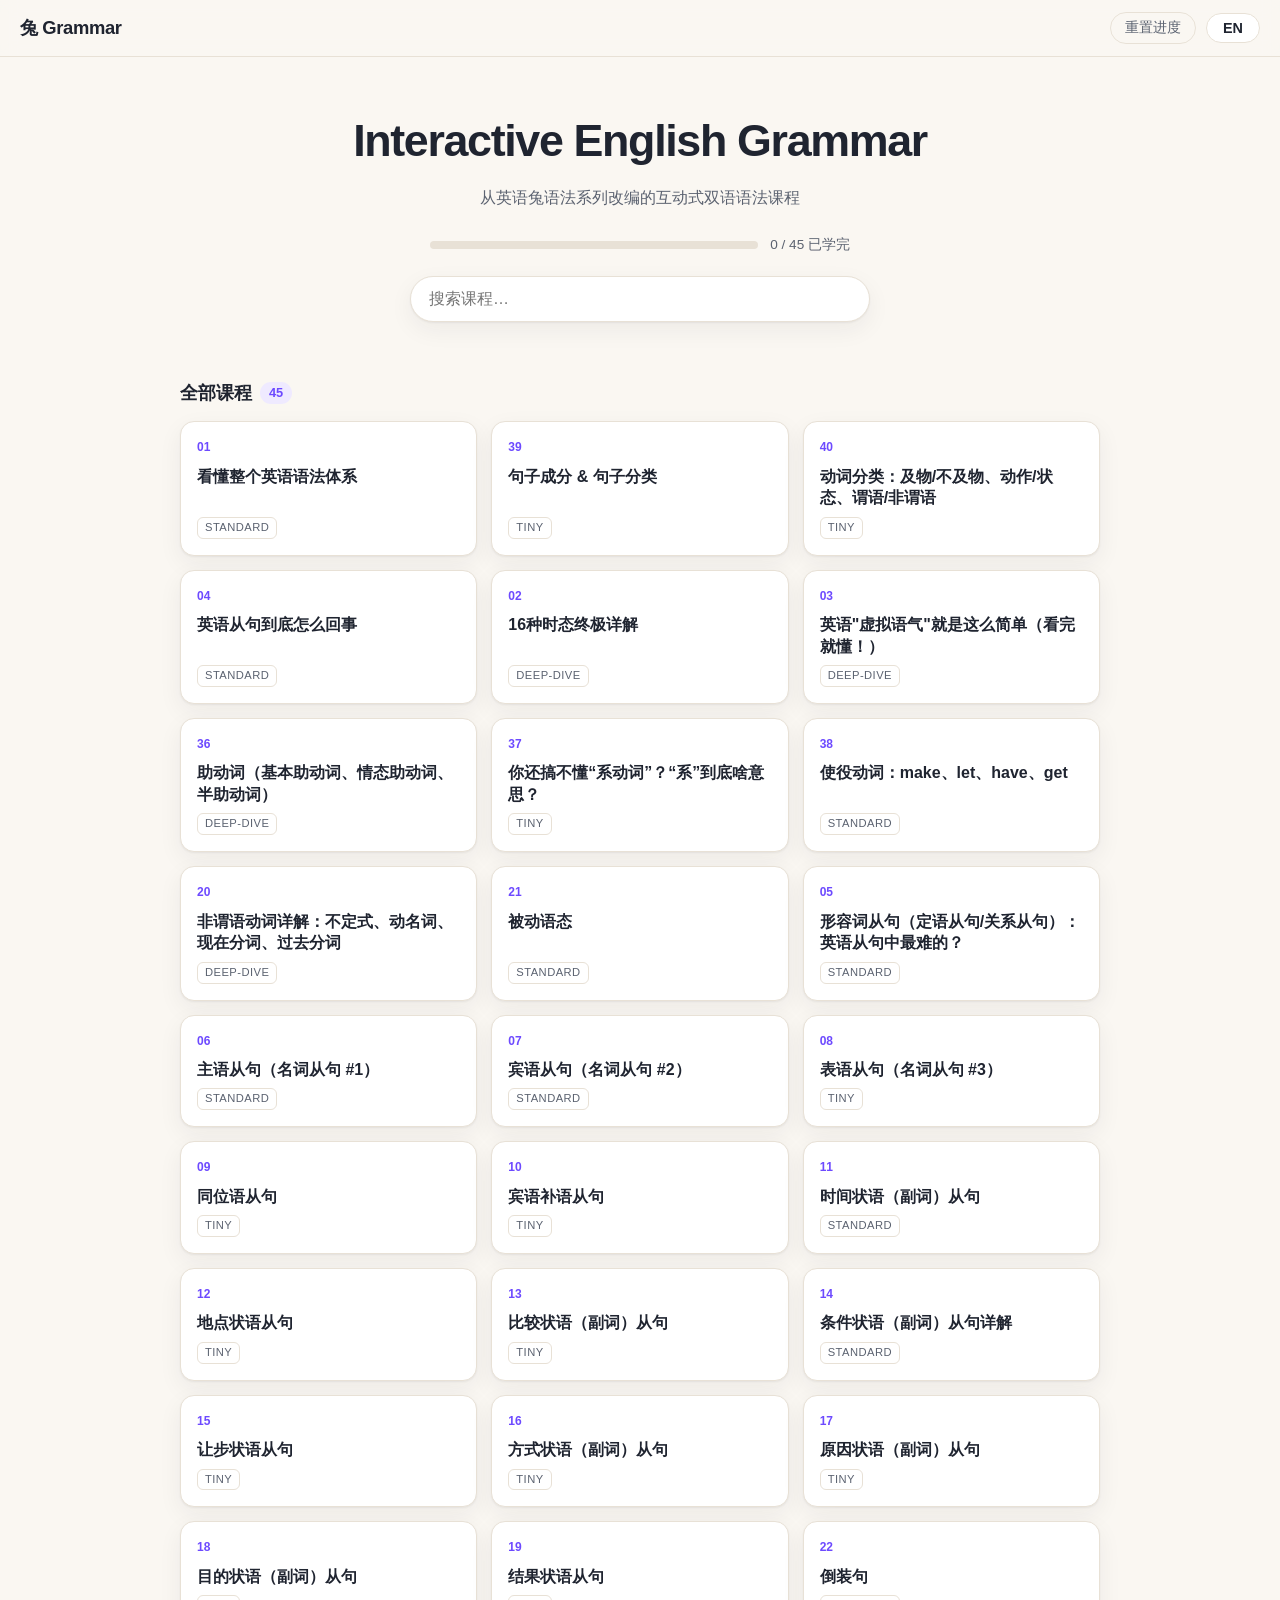
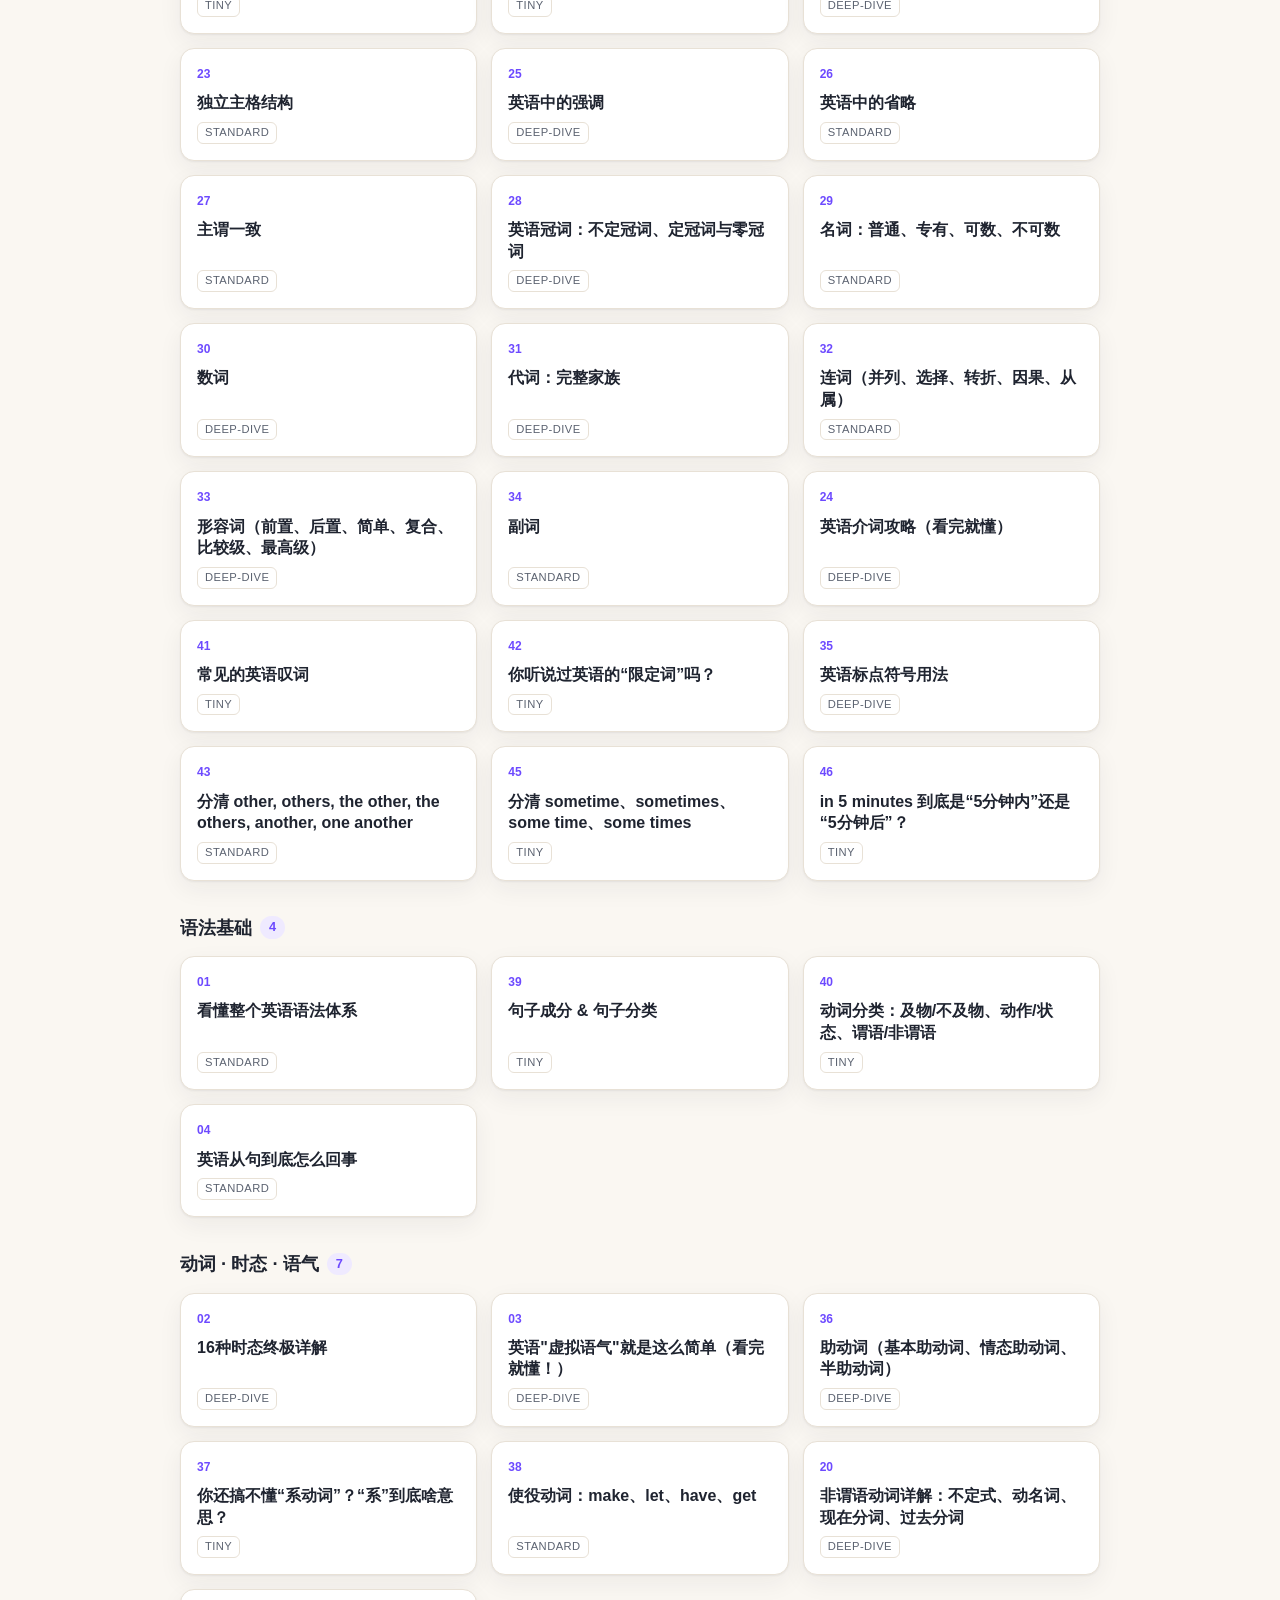
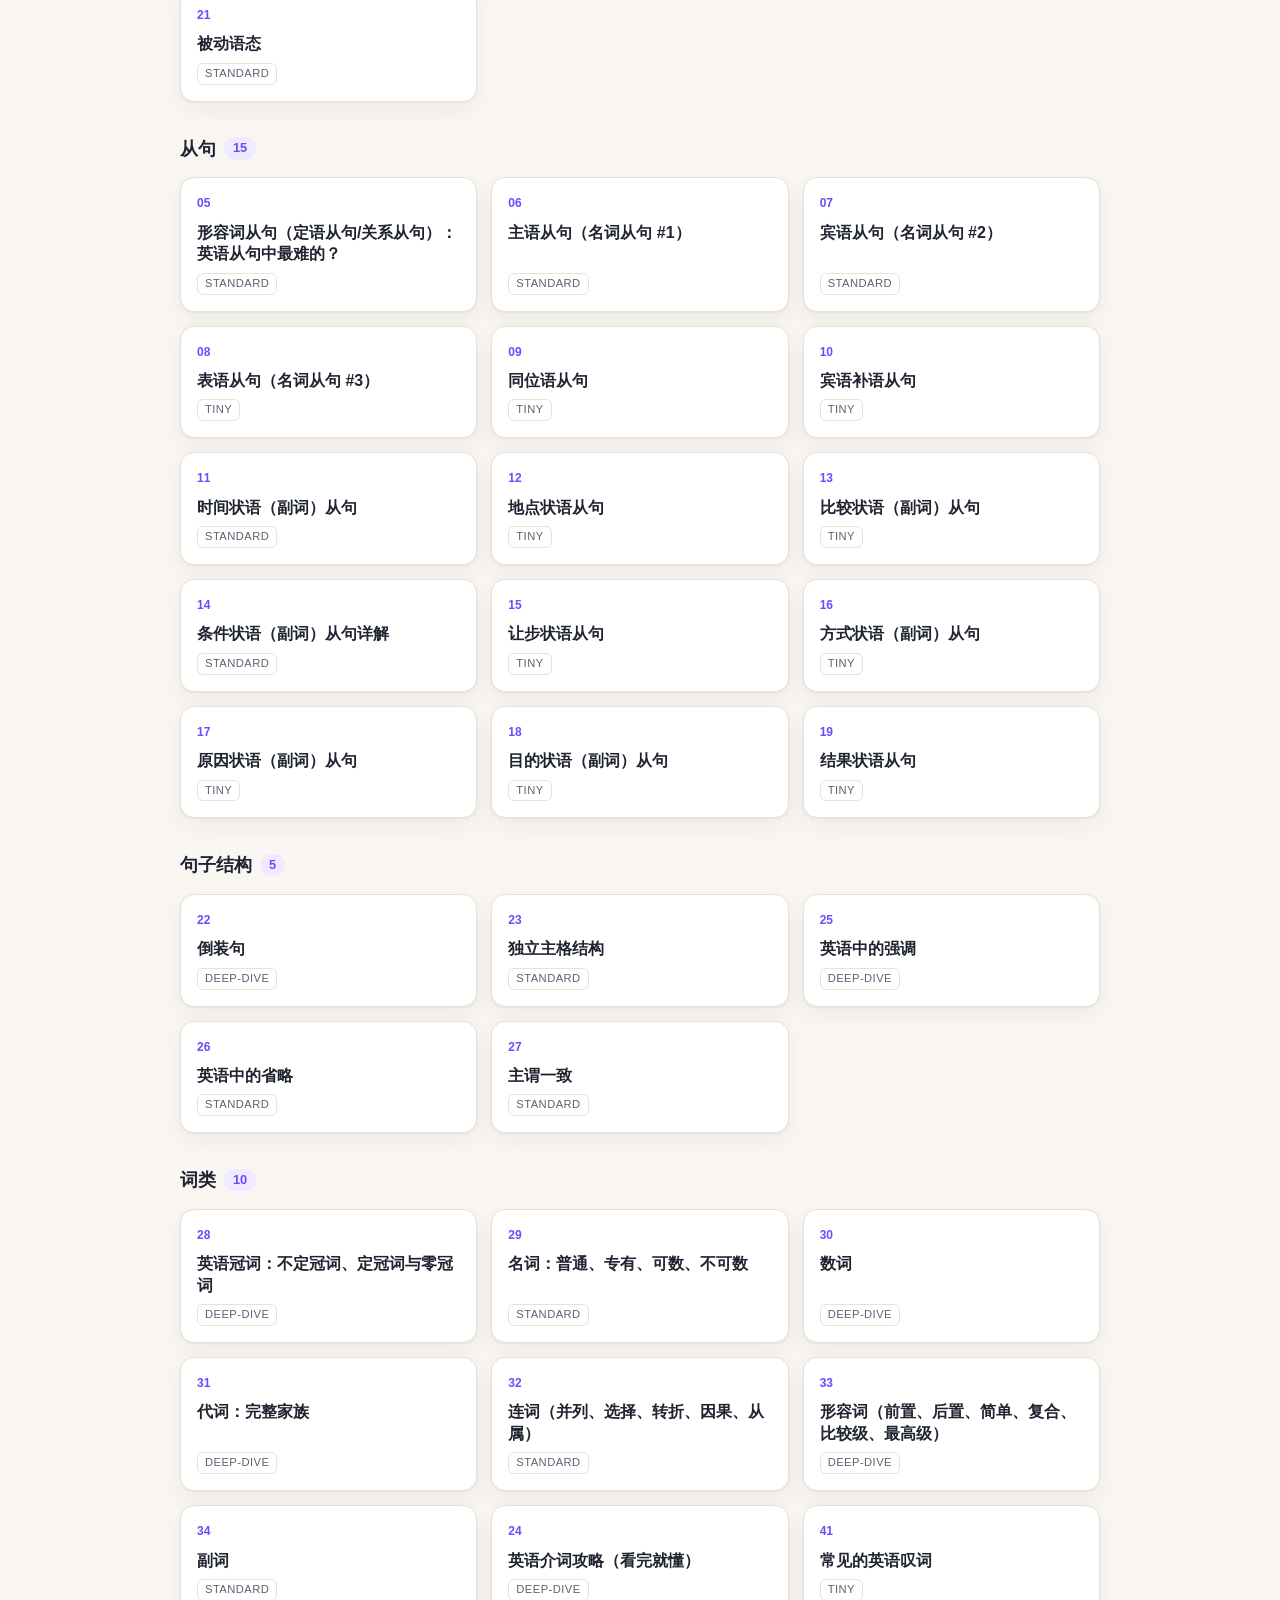
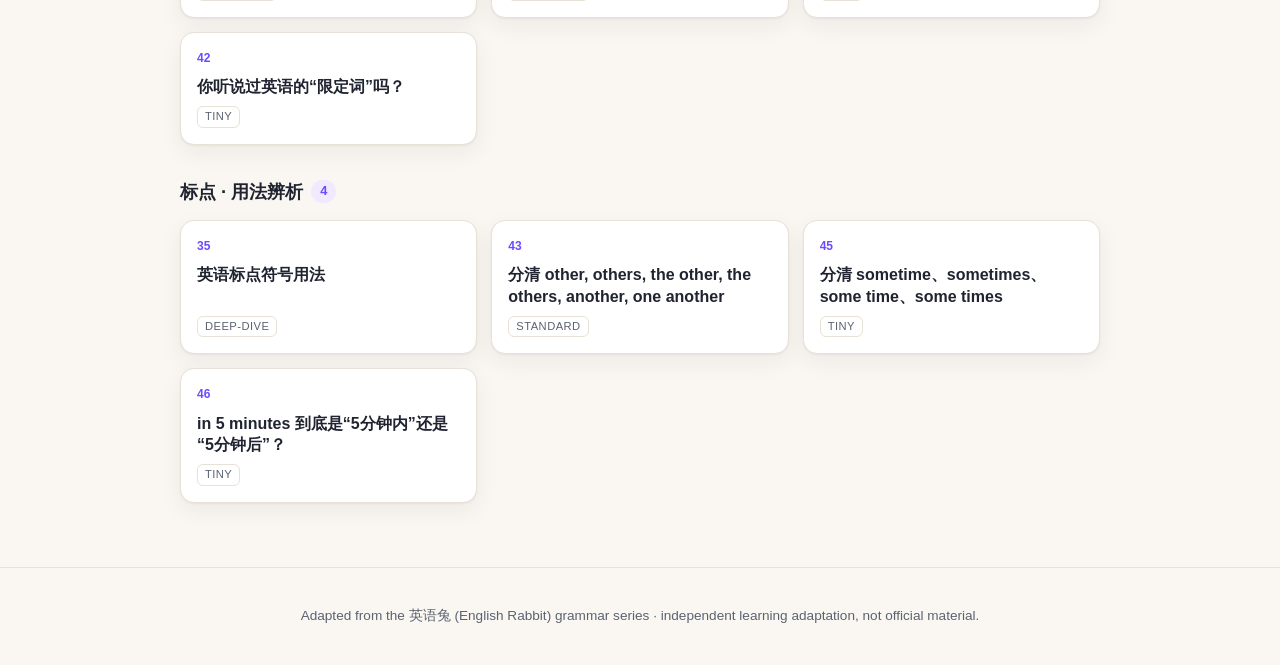
==== index.html @ 23e99780 "feat: interactive bilingual English grammar site (45 lessons, validator, renderer)" ====
<!DOCTYPE html>
<html lang="zh-CN">
<head>
  <meta charset="utf-8" />
  <meta name="viewport" content="width=device-width, initial-scale=1" />
  <title>Interactive English Grammar · 互动英语语法</title>
  <link rel="stylesheet" href="assets/css/styles.css" />
</head>
<body class="home-page">
  <header class="topbar">
    <a class="brand" href="index.html">兔 Grammar</a>
    <div class="topbar-actions">
      <button id="reset" class="ghost-btn" type="button">Reset progress</button>
      <button id="lang-toggle" class="lang-toggle" type="button" aria-label="Toggle language">EN</button>
    </div>
  </header>

  <section class="hero">
    <h1>Interactive English Grammar</h1>
    <p id="tagline" class="tagline"></p>
    <div class="progress-wrap" aria-label="progress">
      <div class="progress-track"><div id="progress-bar" class="progress-fill"></div></div>
      <span id="progress-strip" class="progress-text"></span>
    </div>
    <input id="search" class="search" type="search" autocomplete="off" />
  </section>

  <main class="container">
    <div id="all" class="all-lessons"></div>
    <div id="categories" class="categories"></div>
  </main>

  <footer class="sitefoot">
    <p>Adapted from the 英语兔 (English Rabbit) grammar series · independent learning adaptation, not official material.</p>
  </footer>
  <script type="module" src="assets/js/app.js"></script>
</body>
</html>
---- assets/css/styles.css ----
/* Interactive English Grammar — design system */
:root {
  --bg: #faf7f2;
  --surface: #ffffff;
  --ink: #1f2430;
  --ink-soft: #5b6270;
  --line: #e8e1d6;
  --accent: #6d4aff;
  --accent-soft: #efeaff;
  --good: #16a34a;
  --bad: #dc2626;
  --radius: 14px;
  --shadow: 0 1px 2px rgba(31,36,48,.06), 0 8px 24px rgba(31,36,48,.06);
  --maxw: 960px;
  --font: "Inter", -apple-system, BlinkMacSystemFont, "Segoe UI", "PingFang SC", "Hiragino Sans GB", "Microsoft YaHei", sans-serif;
}
* { box-sizing: border-box; }
html { -webkit-text-size-adjust: 100%; }
body { margin: 0; font-family: var(--font); color: var(--ink); background: var(--bg); line-height: 1.6; }
a { color: var(--accent); text-decoration: none; }
a:hover { text-decoration: underline; }
:focus-visible { outline: 3px solid var(--accent); outline-offset: 2px; border-radius: 4px; }

.container { max-width: var(--maxw); margin: 0 auto; padding: 0 20px 64px; }

/* Topbar */
.topbar { position: sticky; top: 0; z-index: 20; display: flex; align-items: center; justify-content: space-between;
  padding: 12px 20px; background: rgba(250,247,242,.85); backdrop-filter: blur(8px); border-bottom: 1px solid var(--line); }
.brand { font-weight: 800; font-size: 1.15rem; color: var(--ink); letter-spacing: -.02em; }
.topbar-actions { display: flex; gap: 10px; align-items: center; }
.lang-toggle { border: 1px solid var(--line); background: var(--surface); color: var(--ink); border-radius: 999px;
  padding: 6px 16px; font-weight: 700; cursor: pointer; font-size: .9rem; }
.lang-toggle:hover { border-color: var(--accent); color: var(--accent); }
.ghost-btn { border: 1px solid var(--line); background: transparent; color: var(--ink-soft); border-radius: 999px; padding: 6px 14px; cursor: pointer; font-size: .85rem; }
.ghost-btn:hover { color: var(--bad); border-color: var(--bad); }

/* Hero */
.hero { max-width: var(--maxw); margin: 0 auto; padding: 48px 20px 24px; text-align: center; }
.hero h1 { font-size: clamp(1.8rem, 4vw, 2.8rem); margin: 0 0 8px; letter-spacing: -.03em; }
.tagline { color: var(--ink-soft); margin: 0 auto 24px; max-width: 560px; }
.progress-wrap { display: flex; align-items: center; gap: 12px; max-width: 420px; margin: 0 auto 20px; }
.progress-track { flex: 1; height: 8px; background: var(--line); border-radius: 999px; overflow: hidden; }
.progress-fill { height: 100%; width: 0; background: linear-gradient(90deg, var(--accent), #a78bfa); transition: width .4s ease; }
.progress-text { font-size: .85rem; color: var(--ink-soft); white-space: nowrap; font-variant-numeric: tabular-nums; }
.search { width: 100%; max-width: 460px; padding: 13px 18px; border: 1px solid var(--line); border-radius: 999px;
  font-size: 1rem; background: var(--surface); box-shadow: var(--shadow); }

/* Card grids */
.all-lessons h2, .category h2 { font-size: 1.15rem; margin: 32px 0 14px; display: flex; align-items: center; gap: 8px; }
.count { font-size: .8rem; color: var(--ink-soft); background: var(--accent-soft); color: var(--accent); border-radius: 999px; padding: 1px 9px; font-weight: 700; }
.card-grid { display: grid; grid-template-columns: repeat(auto-fill, minmax(220px, 1fr)); gap: 14px; }
.lesson-card { display: flex; flex-direction: column; gap: 8px; background: var(--surface); border: 1px solid var(--line);
  border-radius: var(--radius); padding: 16px; box-shadow: var(--shadow); transition: transform .15s ease, border-color .15s ease; min-height: 104px; }
.lesson-card:hover { transform: translateY(-2px); border-color: var(--accent); text-decoration: none; }
.lc-id { font-size: .75rem; font-weight: 800; color: var(--accent); font-variant-numeric: tabular-nums; }
.lc-title { font-weight: 650; color: var(--ink); flex: 1; line-height: 1.35; }
.lc-meta { display: flex; align-items: center; justify-content: space-between; }
.lc-shape { font-size: .7rem; text-transform: uppercase; letter-spacing: .04em; color: var(--ink-soft); border: 1px solid var(--line); border-radius: 6px; padding: 1px 7px; }
.lc-check { color: var(--good); font-weight: 800; }
.lesson-card.is-complete { border-color: var(--good); }
.lesson-card.is-complete .lc-id { color: var(--good); }

/* Lesson page */
.lesson-page .container { padding-top: 24px; }
.lesson-head .crumb { color: var(--ink-soft); margin: 0 0 6px; display: flex; gap: 10px; align-items: center; }
.shape-badge { font-size: .68rem; text-transform: uppercase; letter-spacing: .05em; background: var(--accent-soft); color: var(--accent); border-radius: 6px; padding: 2px 8px; font-weight: 800; }
.lesson-head h1 { font-size: clamp(1.5rem, 3.5vw, 2.2rem); margin: 0 0 6px; letter-spacing: -.02em; }
.summary { color: var(--ink-soft); margin: 0 0 8px; font-size: 1.05rem; }
.lesson-section { margin: 36px 0; }
.lesson-section > h2 { font-size: 1.3rem; border-bottom: 2px solid var(--accent-soft); padding-bottom: 6px; }
.concept { background: var(--surface); border: 1px solid var(--line); border-radius: var(--radius); padding: 16px 18px; margin: 12px 0; box-shadow: var(--shadow); }
.concept h3 { margin: 0 0 6px; font-size: 1.05rem; }
.concept p { margin: 0 0 6px; }

/* Examples + annotations */
.example-card { background: var(--surface); border: 1px solid var(--line); border-radius: var(--radius); padding: 14px 16px; margin: 10px 0; box-shadow: var(--shadow); }
.example { font-size: 1.2rem; line-height: 2.1; margin: 0; }
.example.inline { font-size: 1.05rem; color: var(--ink); margin-top: 8px; }
.example-note { color: var(--ink-soft); font-size: .92rem; margin: 8px 0 0; }
.anno { position: relative; color: var(--anno-color); font-weight: 600;
  text-decoration: underline; text-decoration-style: var(--anno-underline); text-decoration-color: var(--anno-color);
  text-underline-offset: 4px; text-decoration-thickness: 2px; white-space: nowrap; }
.anno-abbr { font-size: .58em; font-weight: 800; vertical-align: super; margin-left: 1px; opacity: .8; }
.legend { display: flex; flex-wrap: wrap; gap: 8px 14px; align-items: center; margin-top: 14px; padding-top: 12px; border-top: 1px dashed var(--line); }
.legend-title { font-size: .82rem; color: var(--ink-soft); font-weight: 700; }
.legend-item { font-size: .8rem; color: var(--anno-color); font-weight: 650; padding-bottom: 1px;
  border-bottom: 2px var(--anno-color); }
.legend-item.ul-solid { border-bottom-style: solid; }
.legend-item.ul-dashed { border-bottom-style: dashed; }
.legend-item.ul-dotted { border-bottom-style: dotted; }

/* Quiz */
.quiz { background: var(--surface); border: 1px solid var(--line); border-radius: var(--radius); padding: 16px 18px; margin: 12px 0; box-shadow: var(--shadow); }
.quiz-prompt { font-weight: 600; margin: 0 0 10px; }
.quiz-error-sentence { font-style: italic; color: var(--bad); }
.quiz fieldset { border: 0; margin: 0; padding: 0; display: flex; flex-direction: column; gap: 8px; }
.choice { display: flex; align-items: center; gap: 9px; border: 1px solid var(--line); border-radius: 10px; padding: 9px 12px; cursor: pointer; }
.choice:hover { border-color: var(--accent); }
.choice.is-correct { border-color: var(--good); background: #f0fdf4; }
.choice.is-wrong { border-color: var(--bad); background: #fef2f2; }
.quiz-row { display: flex; gap: 8px; }
.quiz-fill-input { flex: 1; padding: 9px 12px; border: 1px solid var(--line); border-radius: 10px; font-size: 1rem; }
.quiz button { background: var(--accent); color: #fff; border: 0; border-radius: 10px; padding: 9px 18px; font-weight: 700; cursor: pointer; }
.quiz button:hover { filter: brightness(1.07); }
.quiz-feedback { margin: 10px 0 0; min-height: 1.2em; font-size: .95rem; }
.quiz-feedback[data-correct="true"] { color: var(--good); }
.quiz-feedback[data-correct="false"] { color: var(--bad); }

/* Dialogue */
.dline { background: var(--surface); border: 1px solid var(--line); border-left: 3px solid var(--accent); border-radius: 10px; padding: 10px 14px; margin: 8px 0; font-size: 1.08rem; line-height: 1.9; }
.speaker { color: var(--accent); margin-right: 4px; }
.dline-note { color: var(--ink-soft); font-size: .85rem; }

/* Footer / nav */
.lesson-foot { display: flex; gap: 12px; align-items: center; margin: 28px 0 8px; flex-wrap: wrap; }
.source-link { font-weight: 600; }
.complete-btn { border: 1px solid var(--accent); color: var(--accent); background: transparent; border-radius: 999px; padding: 8px 18px; font-weight: 700; cursor: pointer; }
.complete-btn.is-done { background: var(--good); border-color: var(--good); color: #fff; }
.prevnext { display: flex; justify-content: space-between; gap: 12px; margin: 24px 0; }
.pn { background: var(--surface); border: 1px solid var(--line); border-radius: var(--radius); padding: 12px 16px; max-width: 46%; box-shadow: var(--shadow); }
.pn.next { text-align: right; margin-left: auto; }
.pn-spacer { flex: 1; }

.card { background: var(--surface); border: 1px solid var(--line); border-radius: var(--radius); padding: 28px; box-shadow: var(--shadow); text-align: center; margin-top: 40px; }
.not-found h1 { margin-top: 0; }
.loading { color: var(--ink-soft); text-align: center; padding: 60px 0; }

.sitefoot { border-top: 1px solid var(--line); padding: 24px 20px; text-align: center; color: var(--ink-soft); font-size: .85rem; }

@media (max-width: 560px) {
  .example { font-size: 1.08rem; }
  .pn { max-width: 48%; }
  .hero { padding-top: 32px; }
}
@media (prefers-reduced-motion: reduce) {
  * { transition: none !important; }
}
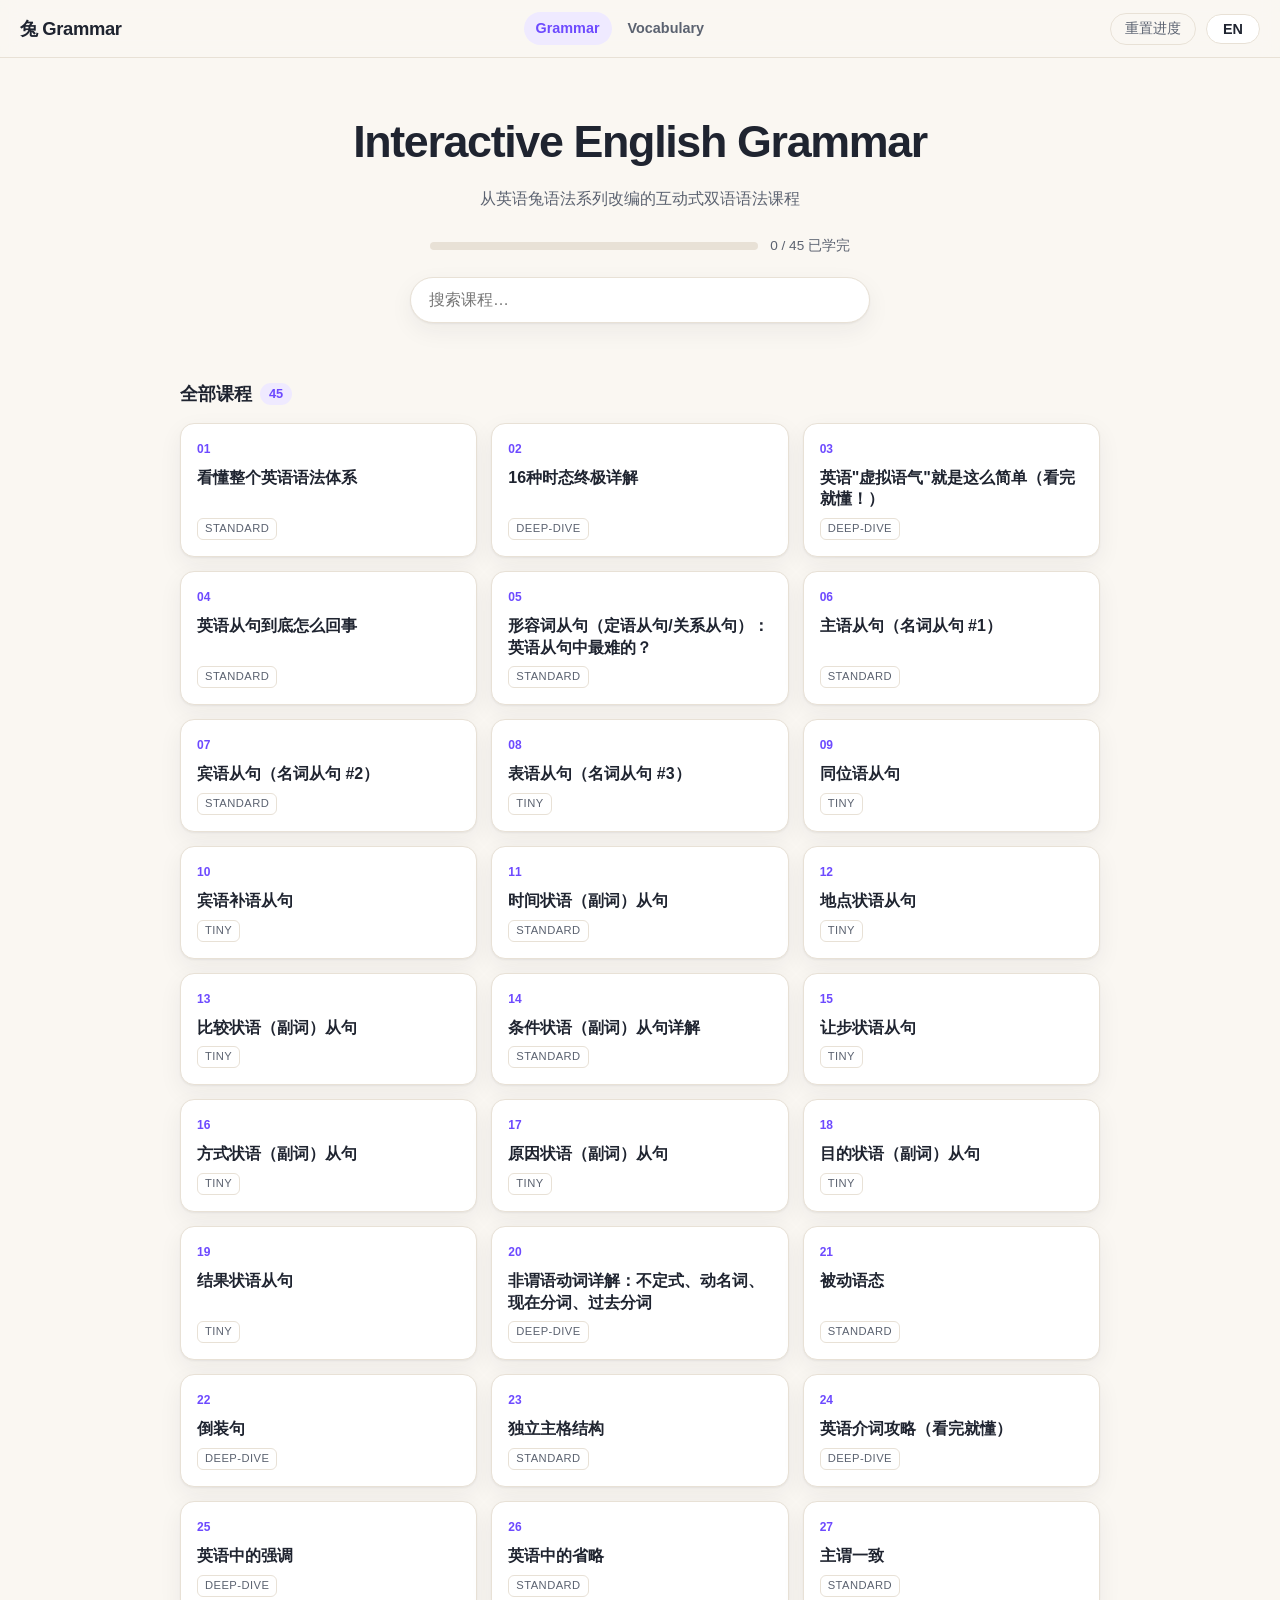
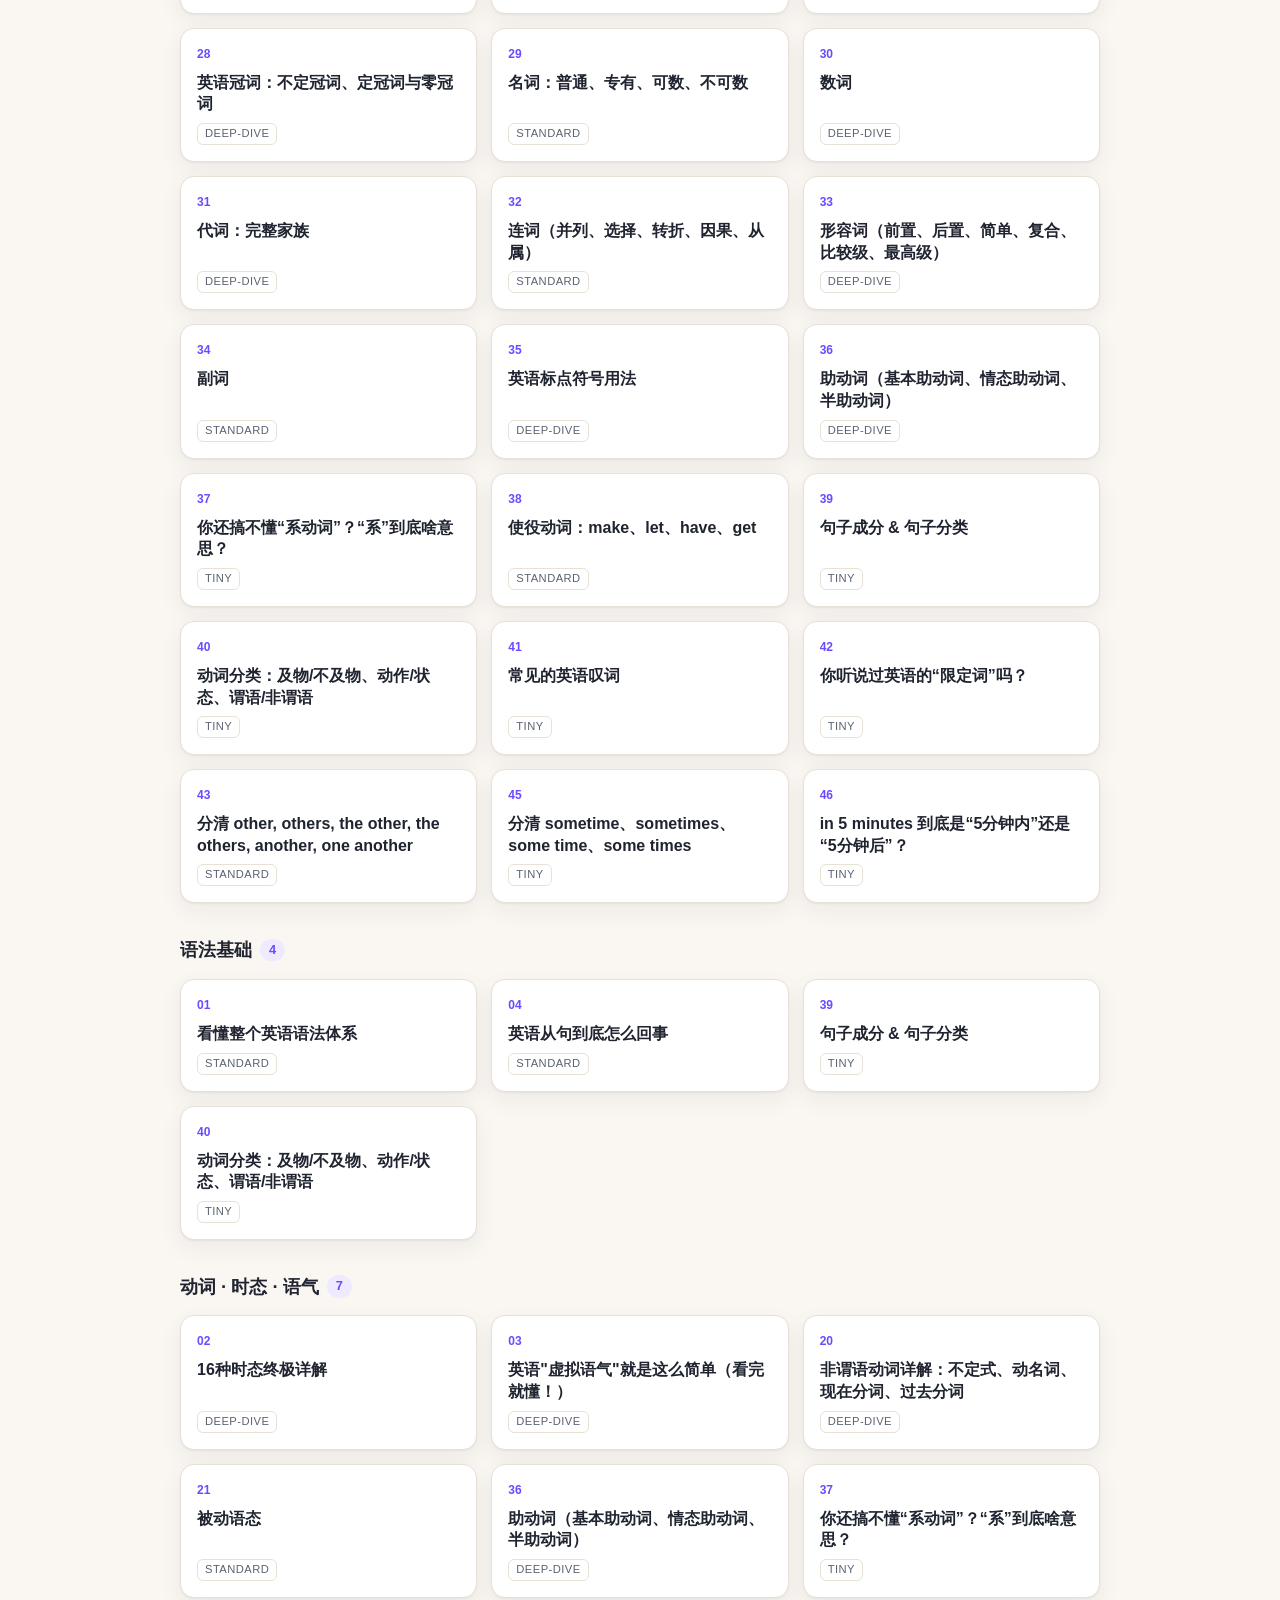
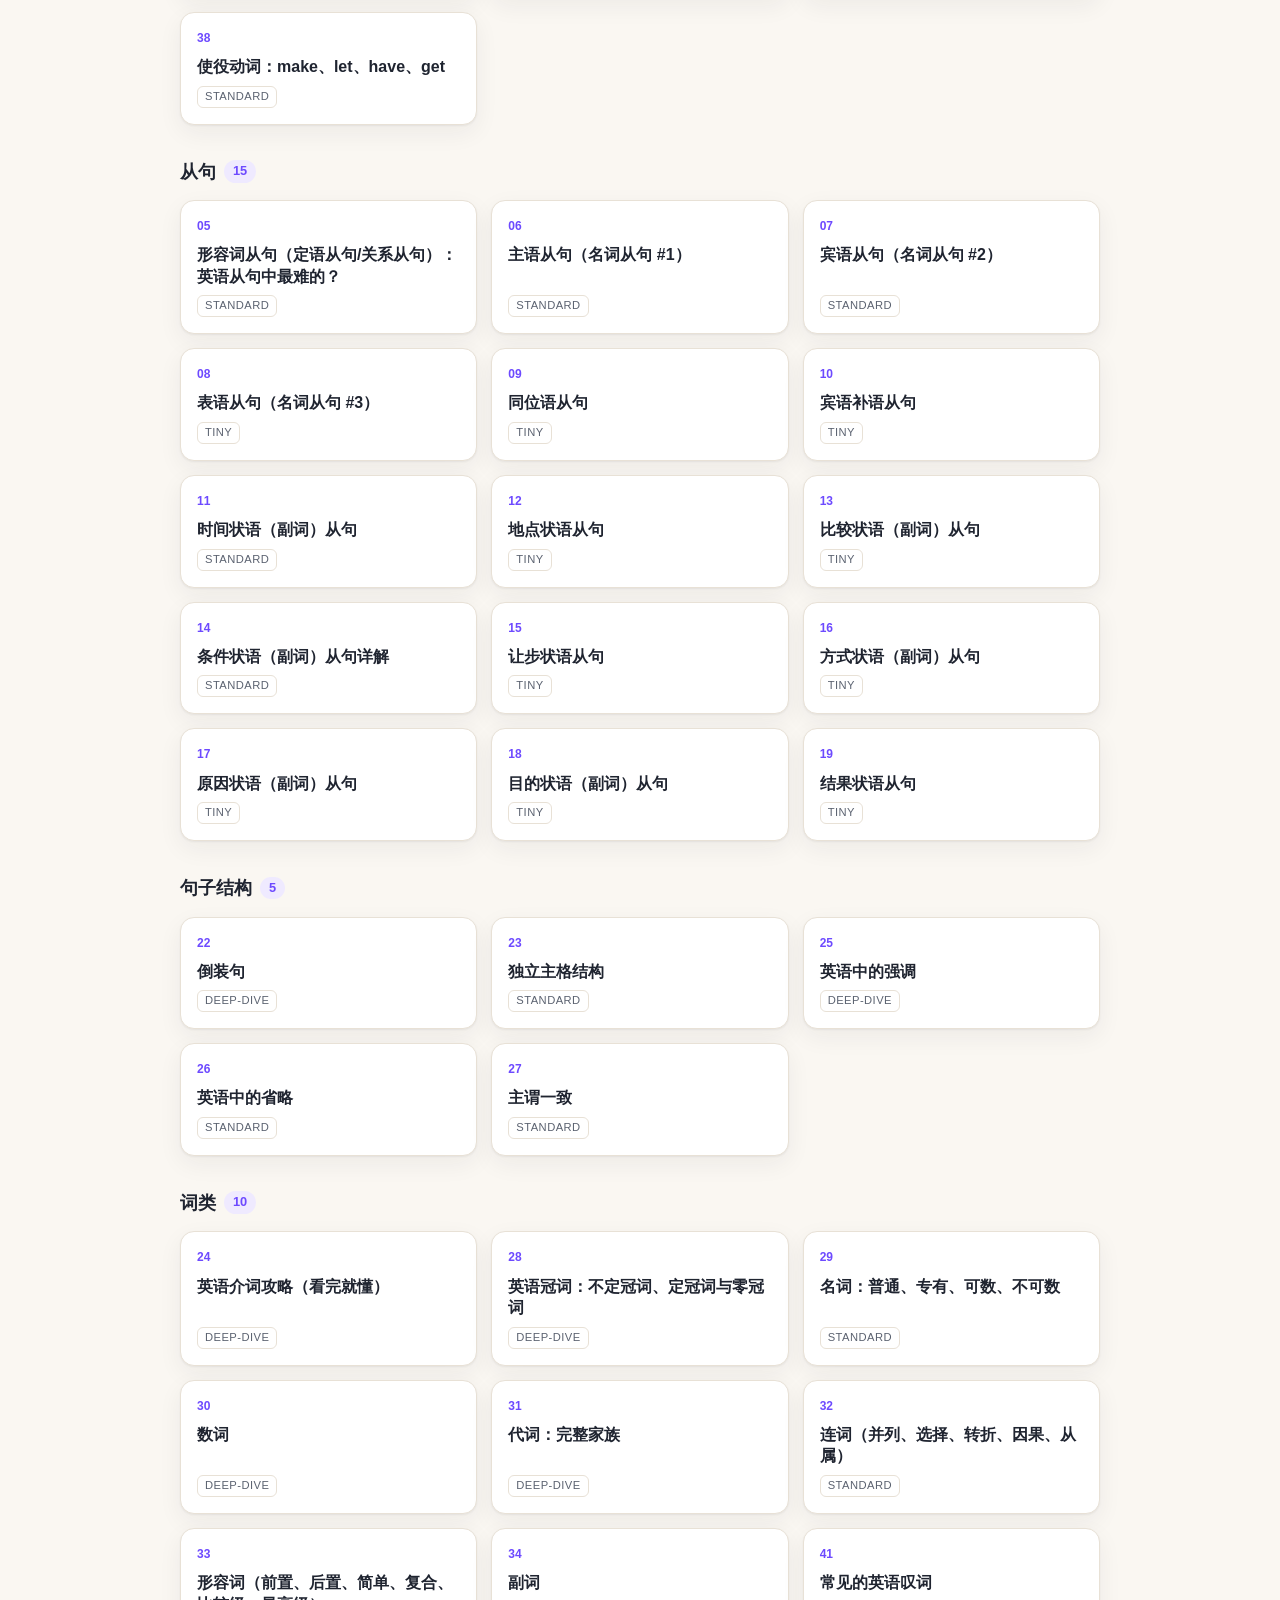
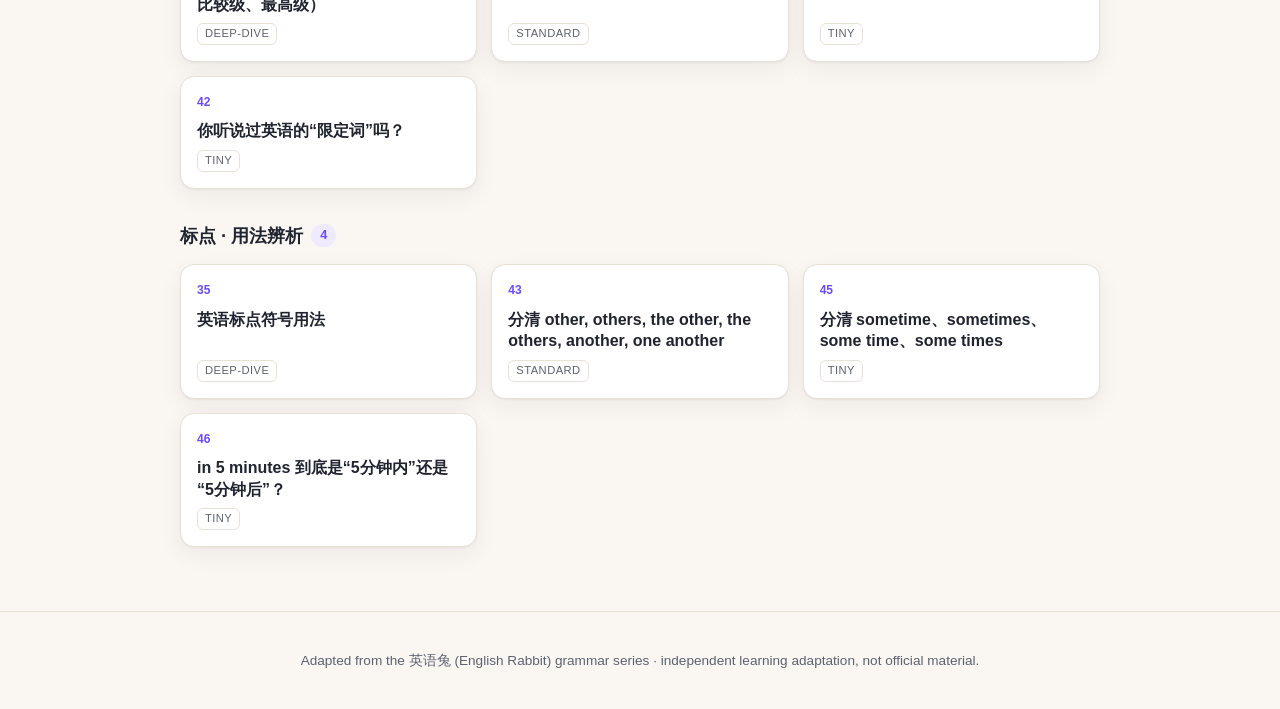
==== commit a2d25023: "feat(vocab): advanced-track UI (landing, multi-mode drill, SRS, track switch) + index builder 84 CEF" ====
--- a/index.html
+++ b/index.html
@@ -9,6 +9,10 @@
 <body class="home-page">
   <header class="topbar">
     <a class="brand" href="index.html">兔 Grammar</a>
+    <nav class="track-switch">
+      <a href="index.html" class="active">Grammar</a>
+      <a href="vocab.html">Vocabulary</a>
+    </nav>
     <div class="topbar-actions">
       <button id="reset" class="ghost-btn" type="button">Reset progress</button>
       <button id="lang-toggle" class="lang-toggle" type="button" aria-label="Toggle language">EN</button>
--- a/assets/css/styles.css
+++ b/assets/css/styles.css
@@ -135,3 +135,49 @@
 @media (prefers-reduced-motion: reduce) {
   * { transition: none !important; }
 }
+
+/* ===== Vocabulary module ===== */
+.track-switch { display: flex; gap: 4px; margin-left: 8px; }
+.track-switch a { font-size: .9rem; font-weight: 600; color: var(--ink-soft); padding: 5px 12px; border-radius: 999px; }
+.track-switch a:hover { text-decoration: none; color: var(--accent); }
+.track-switch a.active { background: var(--accent-soft); color: var(--accent); }
+
+.daily-review { display: inline-block; background: var(--accent); color: #fff; font-weight: 700; padding: 11px 22px; border-radius: 999px; margin: 4px 0 18px; box-shadow: var(--shadow); }
+.daily-review:hover { filter: brightness(1.07); text-decoration: none; }
+.daily-review.disabled { background: var(--line); color: var(--ink-soft); box-shadow: none; }
+
+.vtrack { margin: 28px 0; }
+.vtrack > h2 { font-size: 1.25rem; margin: 0 0 4px; }
+.vblurb { color: var(--ink-soft); margin: 0 0 14px; }
+.vgrid { display: grid; grid-template-columns: repeat(auto-fill, minmax(150px, 1fr)); gap: 12px; }
+.vcard { display: flex; flex-direction: column; gap: 6px; background: var(--surface); border: 1px solid var(--line); border-radius: var(--radius); padding: 14px; box-shadow: var(--shadow); transition: transform .15s ease, border-color .15s ease; }
+.vcard:hover { transform: translateY(-2px); border-color: var(--accent); text-decoration: none; }
+.vc-badge { font-size: .68rem; font-weight: 800; color: var(--accent); letter-spacing: .04em; }
+.vc-title { font-weight: 650; color: var(--ink); }
+.vc-size { font-size: .8rem; color: var(--ink-soft); }
+.vempty { color: var(--ink-soft); }
+
+/* Drill */
+.drill-wrap { max-width: 640px; }
+.drill-head { display: flex; justify-content: space-between; color: var(--ink-soft); font-size: .85rem; margin: 8px 0 16px; font-variant-numeric: tabular-nums; }
+.drill-band { font-weight: 800; color: var(--accent); }
+.drill-card { background: var(--surface); border: 1px solid var(--line); border-radius: var(--radius); padding: 28px 24px; box-shadow: var(--shadow); text-align: center; }
+.drill-sub { color: var(--ink-soft); font-size: .85rem; margin: 0 0 16px; text-transform: uppercase; letter-spacing: .05em; }
+.drill-prompt { margin: 0 0 22px; }
+.drill-prompt .g-en { display: block; font-size: 1.4rem; font-weight: 650; color: var(--ink); }
+.drill-prompt .g-zh { display: block; font-size: 1.05rem; color: var(--ink-soft); margin-top: 4px; }
+.drill-prompt .g-pos { display: inline-block; margin-top: 8px; font-size: .72rem; color: var(--accent); border: 1px solid var(--line); border-radius: 6px; padding: 1px 8px; }
+.drill-prompt .g-word { display: block; font-size: 2rem; font-weight: 800; color: var(--accent); }
+.drill-prompt .g-gap { display: block; font-size: 1.5rem; line-height: 1.7; color: var(--ink); }
+.drill-row { display: flex; gap: 8px; }
+.drill-input { flex: 1; padding: 13px 16px; border: 2px solid var(--line); border-radius: 12px; font-size: 1.2rem; text-align: center; }
+.drill-input:focus { border-color: var(--accent); outline: none; }
+.drill-btn, .drill-next, .drill-btn-link { background: var(--accent); color: #fff; border: 0; border-radius: 12px; padding: 13px 24px; font-weight: 700; font-size: 1rem; cursor: pointer; }
+.drill-btn:hover, .drill-next:hover, .drill-btn-link:hover { filter: brightness(1.07); text-decoration: none; }
+.drill-next { display: block; width: 100%; margin-top: 16px; }
+.drill-feedback { min-height: 1.4em; margin: 16px 0 0; font-size: 1.05rem; }
+.drill-feedback[data-correct="true"] { color: var(--good); }
+.drill-feedback[data-correct="false"] { color: var(--bad); }
+.drill-summary { text-align: center; }
+.big-score { font-size: 2rem; font-weight: 800; color: var(--accent); margin: 8px 0; }
+.drill-btn-link { display: inline-block; margin-top: 12px; }
